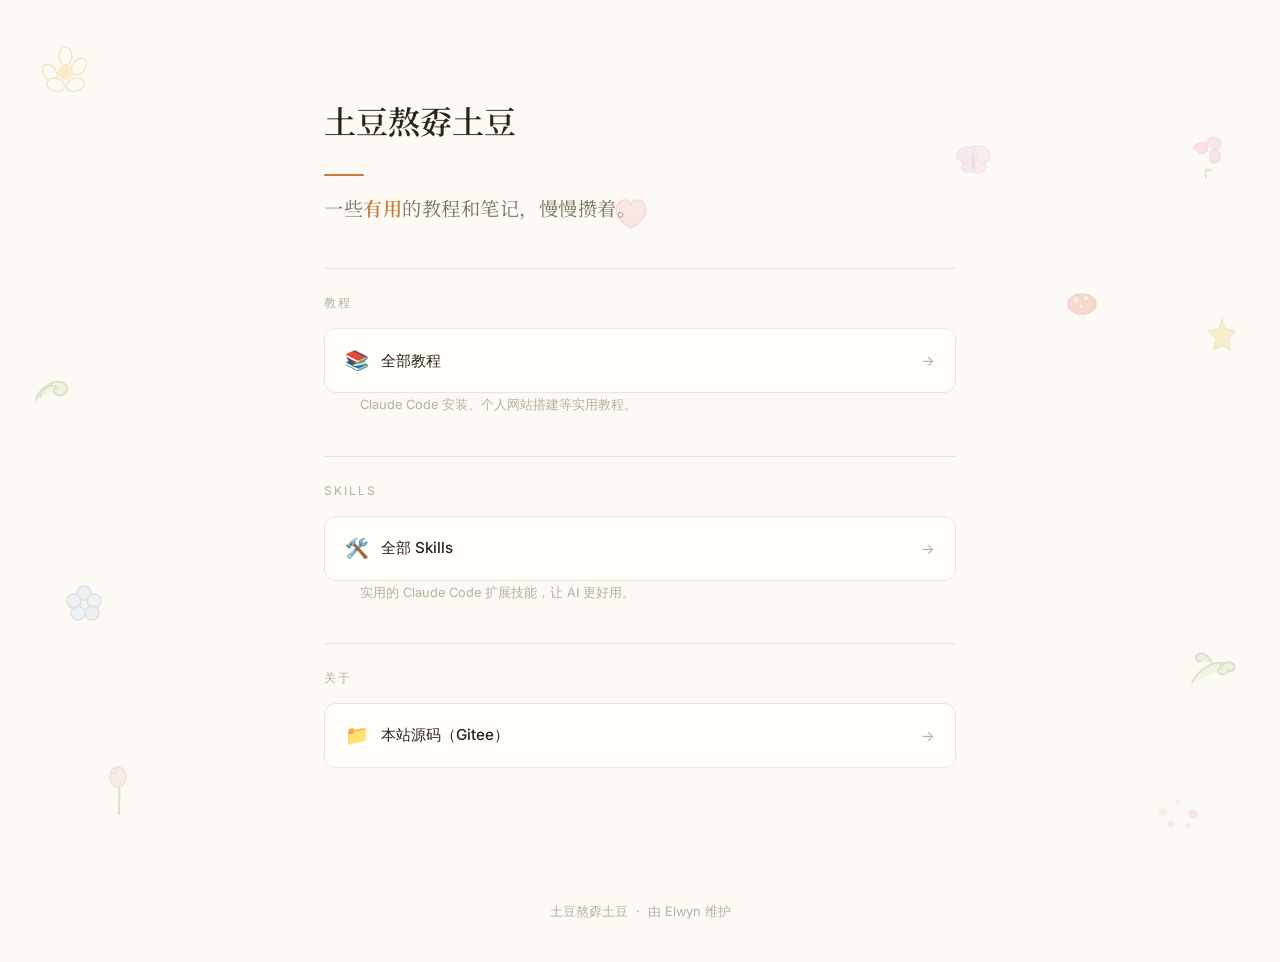
==== index.html @ b8aa024a "deploy" ====
<!DOCTYPE html>
<html lang="zh-CN">
<head>
    <meta charset="UTF-8">
    <meta name="viewport" content="width=device-width, initial-scale=1.0">
    <title>土豆熬孬土豆</title>
    <meta name="description" content="一些有用的教程和笔记，慢慢攒着。">
    <link rel="preconnect" href="https://fonts.googleapis.com">
    <link rel="preconnect" href="https://fonts.gstatic.com" crossorigin>
    <link href="https://fonts.googleapis.com/css2?family=Inter:wght@400;500;600&family=Noto+Serif+SC:wght@400;600;700&display=swap" rel="stylesheet">
    <style>
        :root {
            --bg: #fdfaf5;
            --text: #2c2416;
            --text-light: #b8af9a;
            --text-secondary: #7b725f;
            --accent: #c77d3a;
            --accent-light: #fdf0e0;
            --border: #ece4d5;
            --surface: #fffefb;
            --radius: 12px;
        }

        * { margin: 0; padding: 0; box-sizing: border-box;  cursor: url("daisy-cursor.png") 12 12, auto;}

        /* 装饰元素 */
        .decor-el { position: fixed; opacity: 0.25; pointer-events: none; z-index: 0; transition: opacity 0.6s; }
        .decor-el svg { width: 100%; height: 100%; }
        .decor-el:hover { opacity: 0.55; transform: scale(1.2); }
        @keyframes decorFloat1 { 0%,100% { transform: translateY(0) rotate(0deg); } 30% { transform: translateY(-12px) rotate(5deg); } 60% { transform: translateY(-6px) rotate(-5deg); } 85% { transform: translateY(-16px) rotate(3deg); } }
        @keyframes decorFloat2 { 0%,100% { transform: translateY(0) rotate(0deg); } 25% { transform: translateY(-8px) rotate(-4deg); } 55% { transform: translateY(-14px) rotate(6deg); } 80% { transform: translateY(-4px) rotate(-2deg); } }
        @keyframes decorFloat3 { 0%,100% { transform: translateY(0) rotate(0deg) scaleX(1); } 20% { transform: translateY(-12px) rotate(4deg) scaleX(1); } 50% { transform: translateY(-8px) rotate(-4deg) scaleX(-1); } 75% { transform: translateY(-16px) rotate(2deg) scaleX(-1); } }

        body {
            font-family: "Inter", -apple-system, sans-serif;
            background: var(--bg);
            color: var(--text);
            line-height: 1.6;
            min-height: 100vh;
            cursor: url("daisy-cursor.png") 12 12, auto;
            -webkit-font-smoothing: antialiased;
        }

        .container {
            max-width: 680px;
            margin: 0 auto;
            padding: 100px 24px 80px;
        }

        /* 头像 + 名字 横排 */
        .profile-row {
            display: flex;
            align-items: center;
            gap: 20px;
            margin-bottom: 32px;
        }

        .avatar {
            width: 72px;
            height: 72px;
            border-radius: 50%;
            object-fit: cover;
            flex-shrink: 0;
        }

        /* 标题 */
        .profile-row h1 {
            font-family: "Noto Serif SC", serif;
            font-size: 2rem;
            font-weight: 600;
            margin: 0;
            line-height: 1.3;
        }

        /* 简介 */
        .bio {
            color: var(--text-secondary);
            font-size: 1.2rem;
            margin-bottom: 44px;
            line-height: 1.7;
            font-family: "Noto Serif SC", serif;
            letter-spacing: 0.5px;
        }

        .bio .accent {
            color: var(--accent);
            font-weight: 600;
        }

        .bio::before {
            content: "";
            display: block;
            width: 40px;
            height: 2px;
            background: var(--accent);
            margin-bottom: 16px;
            border-radius: 1px;
        }

        /* 链接列表 */
        .links {
            list-style: none;
        }

        .links li {
            margin-bottom: 14px;
            opacity: 0;
            animation: fadeIn 0.5s ease forwards;
        }

        .links li:nth-child(1) { animation-delay: 0.1s; }
        .links li:nth-child(2) { animation-delay: 0.15s; }
        .links li:nth-child(3) { animation-delay: 0.2s; }
        .links li:nth-child(4) { animation-delay: 0.25s; }
        .links li:nth-child(5) { animation-delay: 0.3s; }
        .links li:nth-child(6) { animation-delay: 0.35s; }
        .links li:nth-child(7) { animation-delay: 0.4s; }
        .links li:nth-child(8) { animation-delay: 0.45s; }

        @keyframes fadeIn {
            to { opacity: 1; }
        }

        .links a {
            display: flex;
            align-items: center;
            justify-content: space-between;
            padding: 16px 20px;
            background: var(--surface);
            border: 1px solid var(--border);
            border-radius: var(--radius);
            text-decoration: none;
            color: var(--text);
            font-size: 0.95rem;
            transition: all 0.2s ease;
        }

        .links a:hover {
            border-color: var(--accent);
            transform: translateX(4px);
        }

        .link-left {
            display: flex;
            align-items: center;
            gap: 12px;
        }

        .link-icon {
            font-size: 1.2rem;
            width: 24px;
            text-align: center;
            flex-shrink: 0;
        }

        .link-title {
            font-weight: 500;
        }

        .link-desc {
            font-size: 0.8rem;
            color: var(--text-light);
            margin-left: 36px;
            margin-top: 2px;
        }

        .link-arrow {
            color: var(--text-light);
            font-size: 0.9rem;
            transition: all 0.2s;
            flex-shrink: 0;
        }

        .links a:hover .link-arrow {
            color: var(--accent);
        }

        /* 分组标题 */
        .group-title {
            font-size: 0.75rem;
            color: var(--text-light);
            text-transform: uppercase;
            letter-spacing: 2px;
            margin: 40px 0 16px;
            padding-top: 24px;
            border-top: 1px solid var(--border);
        }

        .group-title:first-of-type {
            border-top: none;
            margin-top: 0;
            padding-top: 0;
        }

        /* 页脚 */
        .footer {
            text-align: center;
            padding: 40px 24px;
            color: var(--text-light);
            font-size: 0.8rem;
        }

        .footer a {
            color: var(--text-light);
            text-decoration: none;
        }

        .footer a:hover {
            color: var(--accent);
        }

        /* 响应式 */
        @media (max-width: 480px) {
            .container {
                padding: 70px 20px 60px;
            }

            .profile-row {
                gap: 14px;
            }

            .profile-row h1 {
                font-size: 1.5rem;
            }

            .avatar {
                width: 56px;
                height: 56px;
            }

            .bio {
                font-size: 1.05rem;
            }

            .links a {
                padding: 14px 16px;
            }

            .link-desc {
                font-size: 0.75rem;
            }
        }
    </style>
</head>
<body>
<!-- 全站装饰元素 -->
<div class="decor-el decor-1" style="top:5%;left:3%;width:55px;height:55px;animation:decorFloat1 7s infinite"><svg viewBox="0 0 60 60"><circle cx="30" cy="30" r="8" fill="#f0c040"/><ellipse cx="30" cy="12" rx="7" ry="10" fill="#fff8f0" stroke="#d4a040" stroke-width="1.5"/><ellipse cx="46" cy="24" rx="7" ry="10" fill="#fff8f0" stroke="#d4a040" stroke-width="1.5" transform="rotate(72,30,30)"/><ellipse cx="44" cy="40" rx="7" ry="10" fill="#fff8f0" stroke="#d4a040" stroke-width="1.5" transform="rotate(144,30,30)"/><ellipse cx="22" cy="44" rx="7" ry="10" fill="#fff8f0" stroke="#d4a040" stroke-width="1.5" transform="rotate(216,30,30)"/><ellipse cx="14" cy="24" rx="7" ry="10" fill="#fff8f0" stroke="#d4a040" stroke-width="1.5" transform="rotate(288,30,30)"/></svg></div>
<div class="decor-el decor-2" style="top:14%;right:4%;width:45px;height:60px;animation:decorFloat2 8s 1s infinite"><svg viewBox="0 0 50 60"><path d="M25 55c-1-3-1-8 0-10 2 0 4 0 6 1" stroke="#7a9a4a" stroke-width="2" fill="none"/><path d="M10 22c3-6 12-10 15-5 3 6-2 12-8 10" fill="#f0a0b0" stroke="#d08090" stroke-width="1.5"/><path d="M25 18c0-8 8-12 14-6 4 4 0 12-6 10" fill="#f0b0c0" stroke="#d08090" stroke-width="1.5"/><path d="M28 25c6-4 14 0 12 8-2 6-10 6-12 0" fill="#f0a0b0" stroke="#d08090" stroke-width="1.5"/></svg></div>
<div class="decor-el decor-3" style="top:40%;left:2%;width:50px;height:50px;animation:decorFloat3 9s 0.5s infinite"><svg viewBox="0 0 50 50"><path d="M10 40c2-10 15-20 25-18 5 1 8 6 5 10-3 5-10 4-12 0-1-3 2-6 4-4" stroke="#7a9a4a" stroke-width="2" fill="#c8e0a0" stroke-linecap="round"/><path d="M14 38c1-8 8-14 16-12" stroke="#6a8a3a" stroke-width="1.5" fill="none"/></svg></div>
<div class="decor-el decor-4" style="top:35%;right:3%;width:40px;height:40px;animation:decorFloat1 6s 2s infinite"><svg viewBox="0 0 40 40"><path d="M20 4l3 10 10 2-7 8 2 11-8-5-8 5 2-11-7-8 10-2z" fill="#f0d060" stroke="#d0b040" stroke-width="1.5"/></svg></div>
<div class="decor-el decor-5" style="top:65%;left:5%;width:40px;height:40px;animation:decorFloat2 7.5s 1.5s infinite"><svg viewBox="0 0 40 40"><circle cx="20" cy="20" r="4" fill="#f0f0c0"/><circle cx="20" cy="8" r="7" fill="#c0d8f0" stroke="#8090c0" stroke-width="1.5"/><circle cx="30" cy="16" r="7" fill="#c8ddf4" stroke="#8090c0" stroke-width="1.5"/><circle cx="28" cy="28" r="7" fill="#c0d8f0" stroke="#8090c0" stroke-width="1.5"/><circle cx="14" cy="28" r="7" fill="#c8ddf4" stroke="#8090c0" stroke-width="1.5"/><circle cx="10" cy="16" r="7" fill="#c0d8f0" stroke="#8090c0" stroke-width="1.5"/></svg></div>
<div class="decor-el decor-6" style="top:72%;right:3%;width:55px;height:45px;animation:decorFloat3 8.5s 0.8s infinite"><svg viewBox="0 0 55 45"><path d="M5 35c5-12 20-22 30-20 4 1 8 4 6 8-2 5-8 4-10 1-1-2 2-5 4-3" stroke="#7a9a4a" stroke-width="2" fill="#c8e8b0" stroke-linecap="round"/><path d="M25 15c-3-8-10-12-15-8-3 3 0 8 5 6" stroke="#6a8a3a" stroke-width="1.8" fill="#b8d898"/><path d="M32 20c4-6 12-8 15-3 2 4-2 8-7 5" stroke="#6a8a3a" stroke-width="1.8" fill="#b8d898"/></svg></div>
<div class="decor-el decor-7" style="top:22%;left:48%;width:35px;height:35px;animation:decorFloat1 10s 3s infinite"><svg viewBox="0 0 35 35"><path d="M17 30c-8-4-15-12-15-18 0-6 4-10 9-10 4 0 6 3 6 6 0-3 2-6 6-6 5 0 9 4 9 10 0 6-7 14-15 18z" fill="#f0b0b0" stroke="#d08080" stroke-width="1.5"/></svg></div>
<div class="decor-el decor-8" style="top:58%;left:52%;width:50px;height:50px;animation:decorFloat2 7s 2s infinite"><svg viewBox="0 0 50 50"><circle cx="25" cy="25" r="6" fill="#3a2a1a"/><circle cx="25" cy="10" r="10" fill="#f0a040" stroke="#d08030" stroke-width="1.5"/><circle cx="38" cy="18" r="10" fill="#f0b050" stroke="#d08030" stroke-width="1.5"/><circle cx="37" cy="34" r="10" fill="#f0a040" stroke="#d08030" stroke-width="1.5"/><circle cx="18" cy="38" r="10" fill="#f0b050" stroke="#d08030" stroke-width="1.5"/><circle cx="12" cy="18" r="10" fill="#f0a040" stroke="#d08030" stroke-width="1.5"/></svg></div>
<div class="decor-el decor-9" style="top:85%;left:8%;width:35px;height:50px;animation:decorFloat3 6.5s 1s infinite"><svg viewBox="0 0 35 50"><path d="M17 50c0-15 1-25 0-32-1 2-3 2-4 1" stroke="#7a9a4a" stroke-width="2" fill="none"/><ellipse cx="16" cy="12" rx="8" ry="10" fill="#f0c0c0" stroke="#d09090" stroke-width="1.5"/><path d="M10 8c-2-3 0-6 3-4 2 2 0 5-2 4" fill="#c8e0a0" stroke="#7a9a4a" stroke-width="1"/></svg></div>
<div class="decor-el decor-10" style="top:88%;right:6%;width:50px;height:40px;animation:decorFloat1 9s 1.5s infinite"><svg viewBox="0 0 50 40"><circle cx="10" cy="20" r="4" fill="#f0d0a0"/><circle cx="25" cy="10" r="3" fill="#c0d8f0"/><circle cx="40" cy="22" r="5" fill="#f0b0b0"/><circle cx="18" cy="32" r="3.5" fill="#c8e0b0"/><circle cx="35" cy="34" r="3" fill="#f0c0d0"/></svg></div>
<div class="decor-el decor-11" style="top:32%;right:14%;width:35px;height:40px;animation:decorFloat3 8s 2.5s infinite"><svg viewBox="0 0 35 40"><rect x="13" y="18" width="6" height="16" rx="3" fill="#f5efe0"/><ellipse cx="16" cy="16" rx="14" ry="10" fill="#e08060" stroke="#c06040" stroke-width="1.5"/><circle cx="10" cy="12" r="2.5" fill="#fff" opacity="0.7"/><circle cx="20" cy="10" r="2" fill="#fff" opacity="0.7"/><circle cx="15" cy="18" r="1.5" fill="#fff" opacity="0.7"/></svg></div>
<div class="decor-el decor-12" style="top:15%;right:22%;width:45px;height:40px;animation:decorFloat2 7s 0.5s infinite"><svg viewBox="0 0 45 40"><ellipse cx="25" cy="20" rx="12" ry="9" fill="#f0c8e0" stroke="#d0a0c0" stroke-width="1.5"/><ellipse cx="14" cy="20" rx="10" ry="8" fill="#e8b8d8" stroke="#d0a0c0" stroke-width="1.5"/><ellipse cx="25" cy="32" rx="8" ry="6" fill="#f0c8e0" stroke="#d0a0c0" stroke-width="1.5"/><ellipse cx="16" cy="32" rx="7" ry="5" fill="#e8b8d8" stroke="#d0a0c0" stroke-width="1.5"/><line x1="20" y1="18" x2="20" y2="34" stroke="#a080a0" stroke-width="2"/></svg></div>

<div class="container">
    <div class="profile-row">
        <img src="logo.png" alt="土豆熬孬土豆" class="avatar" onerror="this.style.display='none'">
        <h1>土豆熬孬土豆</h1>
    </div>
    <p class="bio">
        一些<span class="accent">有用</span>的教程和笔记，慢慢攒着。
    </p>

    <!-- 教程 -->
    <p class="group-title">教程</p>
    <ul class="links">
        <li>
            <a href="tutorials.html">
                <div class="link-left">
                    <span class="link-icon">📚</span>
                    <span class="link-title">全部教程</span>
                </div>
                <span class="link-arrow">&rarr;</span>
            </a>
            <p class="link-desc">Claude Code 安装、个人网站搭建等实用教程。</p>
        </li>
    </ul>

    <!-- Skills -->
    <p class="group-title">Skills</p>
    <ul class="links">
        <li>
            <a href="skills.html">
                <div class="link-left">
                    <span class="link-icon">🛠️</span>
                    <span class="link-title">全部 Skills</span>
                </div>
                <span class="link-arrow">&rarr;</span>
            </a>
            <p class="link-desc">实用的 Claude Code 扩展技能，让 AI 更好用。</p>
        </li>
    </ul>

    <!-- 关于 -->
    <p class="group-title">关于</p>
    <ul class="links">
        <li>
            <a href="https://gitee.com/elwynlee/personal-site" target="_blank">
                <div class="link-left">
                    <span class="link-icon">📁</span>
                    <span class="link-title">本站源码（Gitee）</span>
                </div>
                <span class="link-arrow">&rarr;</span>
            </a>
        </li>
    </ul>
</div>

<footer class="footer">
    <a href="index.html">土豆熬孬土豆</a>
    &nbsp;&middot;&nbsp;
    由 <a href="index.html">Elwyn</a> 维护
</footer>

</body>
</html>
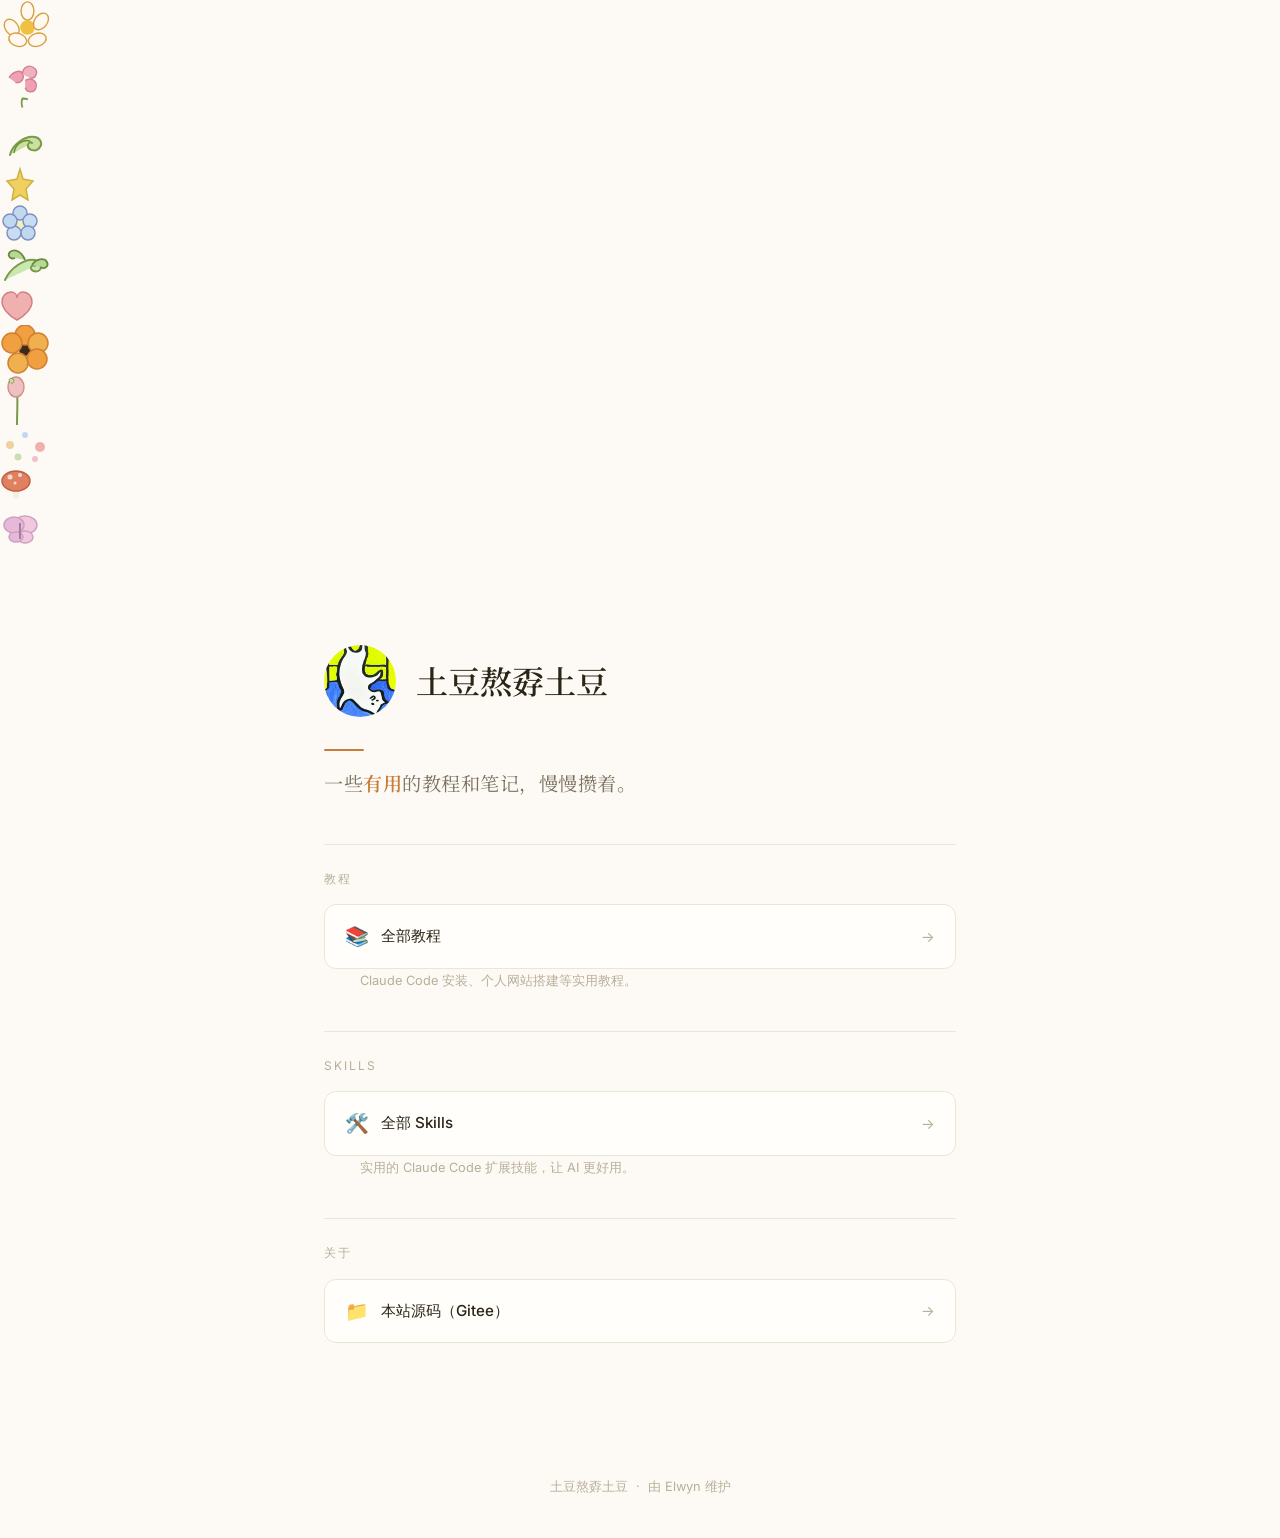
==== commit cf37c6ad: "update" ====
--- a/index.html
+++ b/index.html
@@ -21,7 +21,7 @@
             --radius: 12px;
         }
 
-        * { margin: 0; padding: 0; box-sizing: border-box;  cursor: url("daisy-cursor.png") 12 12, auto;}
+        * { margin: 0; padding: 0; box-sizing: border-box; }}
 
         /* 装饰元素 */
         .decor-el { position: fixed; opacity: 0.25; pointer-events: none; z-index: 0; transition: opacity 0.6s; }
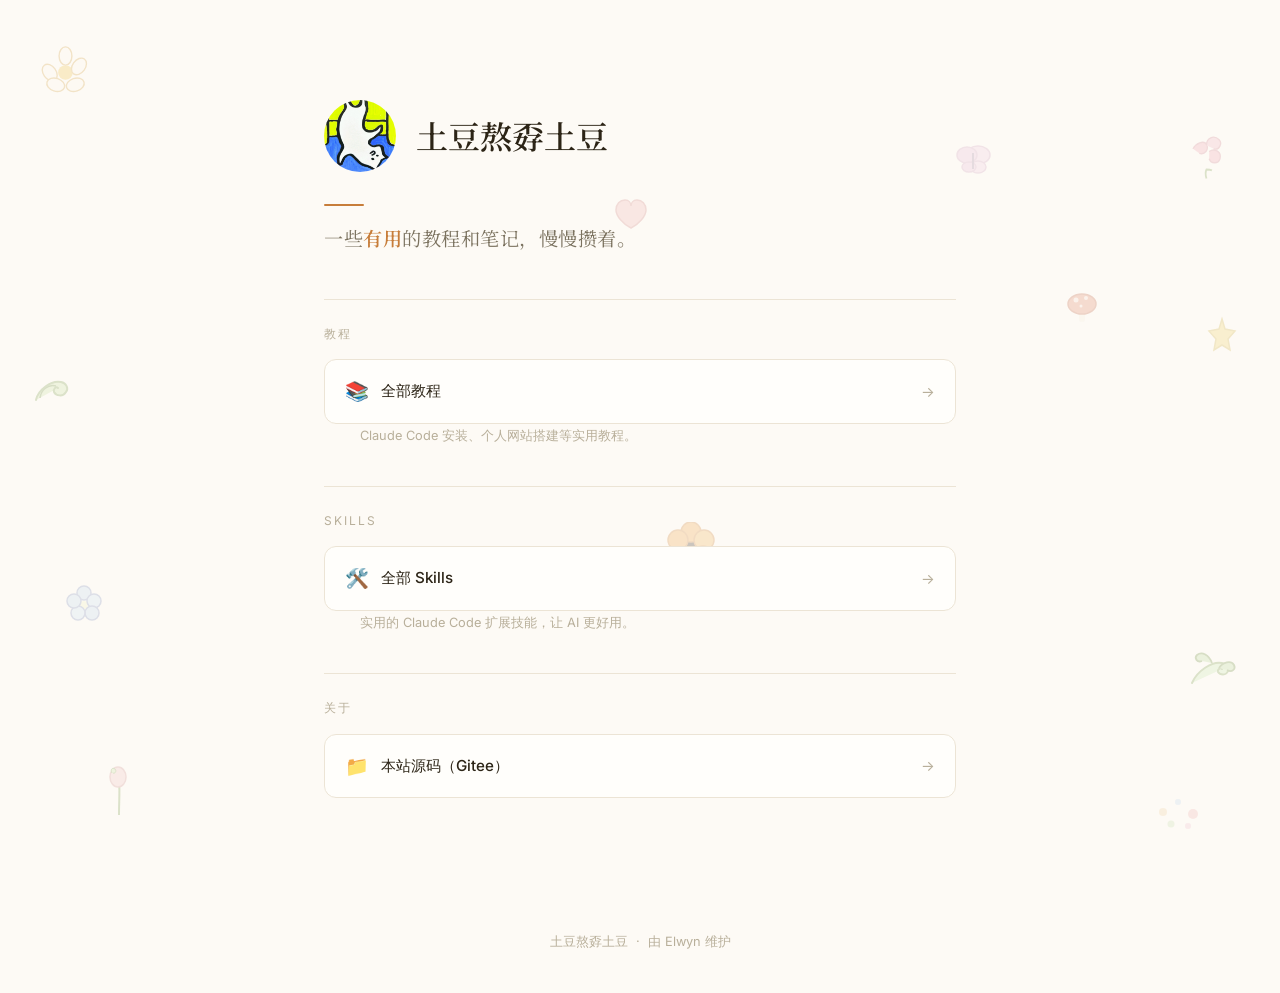
==== commit cdd05a4f: "update" ====
--- a/index.html
+++ b/index.html
@@ -21,7 +21,7 @@
             --radius: 12px;
         }
 
-        * { margin: 0; padding: 0; box-sizing: border-box; }}
+        * { margin: 0; padding: 0; box-sizing: border-box; cursor: url("daisy-cursor.png") 12 12, auto; }
 
         /* 装饰元素 */
         .decor-el { position: fixed; opacity: 0.25; pointer-events: none; z-index: 0; transition: opacity 0.6s; }
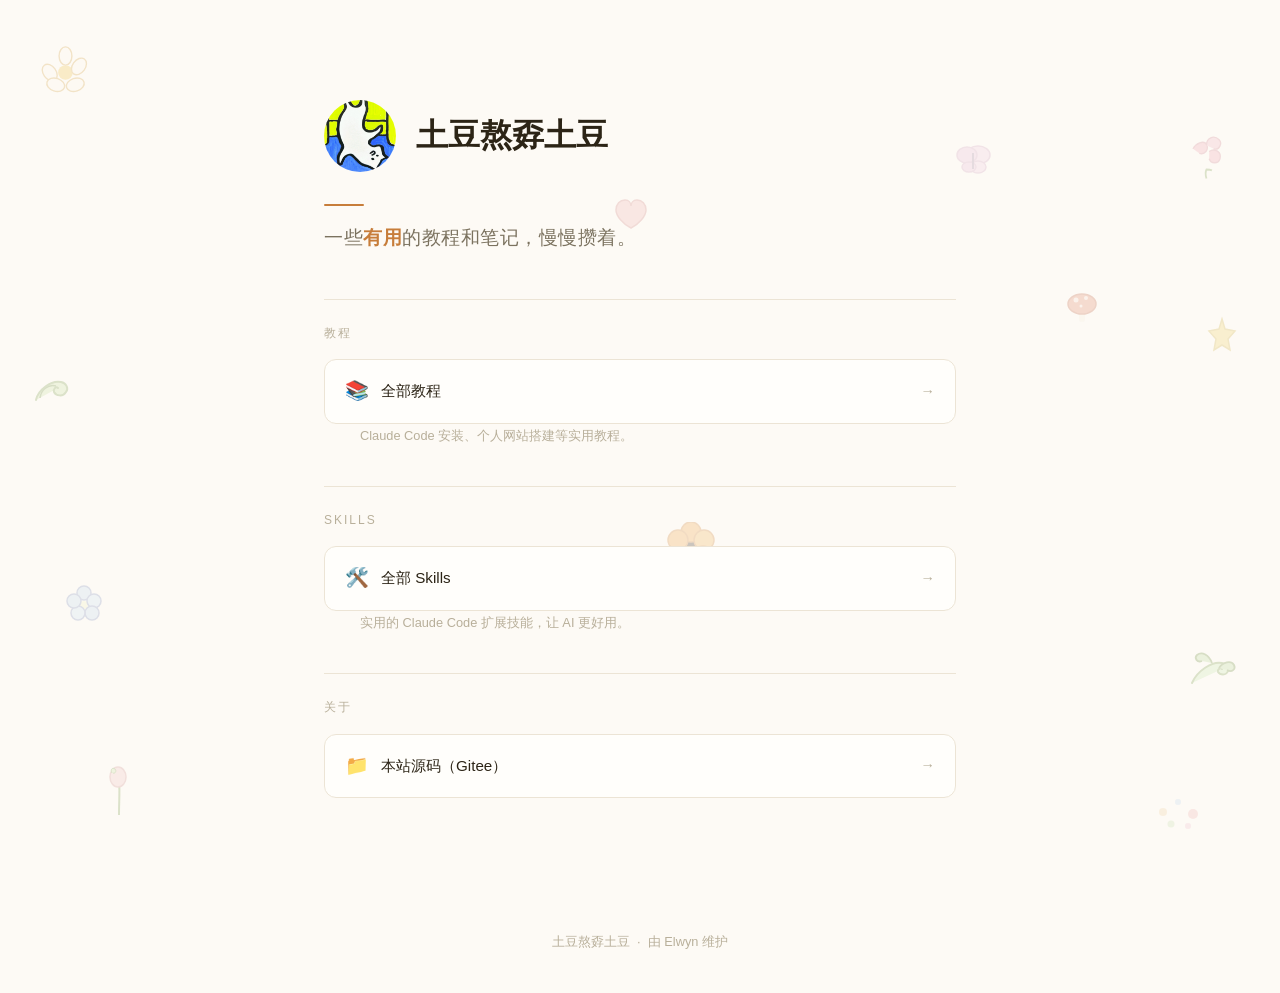
==== commit e6607018: "update" ====
--- a/index.html
+++ b/index.html
@@ -1,321 +1,318 @@
-<!DOCTYPE html>
-<html lang="zh-CN">
-<head>
-    <meta charset="UTF-8">
-    <meta name="viewport" content="width=device-width, initial-scale=1.0">
-    <title>土豆熬孬土豆</title>
-    <meta name="description" content="一些有用的教程和笔记，慢慢攒着。">
-    <link rel="preconnect" href="https://fonts.googleapis.com">
-    <link rel="preconnect" href="https://fonts.gstatic.com" crossorigin>
-    <link href="https://fonts.googleapis.com/css2?family=Inter:wght@400;500;600&family=Noto+Serif+SC:wght@400;600;700&display=swap" rel="stylesheet">
-    <style>
-        :root {
-            --bg: #fdfaf5;
-            --text: #2c2416;
-            --text-light: #b8af9a;
-            --text-secondary: #7b725f;
-            --accent: #c77d3a;
-            --accent-light: #fdf0e0;
-            --border: #ece4d5;
-            --surface: #fffefb;
-            --radius: 12px;
-        }
-
-        * { margin: 0; padding: 0; box-sizing: border-box; cursor: url("daisy-cursor.png") 12 12, auto; }
-
-        /* 装饰元素 */
-        .decor-el { position: fixed; opacity: 0.25; pointer-events: none; z-index: 0; transition: opacity 0.6s; }
-        .decor-el svg { width: 100%; height: 100%; }
-        .decor-el:hover { opacity: 0.55; transform: scale(1.2); }
-        @keyframes decorFloat1 { 0%,100% { transform: translateY(0) rotate(0deg); } 30% { transform: translateY(-12px) rotate(5deg); } 60% { transform: translateY(-6px) rotate(-5deg); } 85% { transform: translateY(-16px) rotate(3deg); } }
-        @keyframes decorFloat2 { 0%,100% { transform: translateY(0) rotate(0deg); } 25% { transform: translateY(-8px) rotate(-4deg); } 55% { transform: translateY(-14px) rotate(6deg); } 80% { transform: translateY(-4px) rotate(-2deg); } }
-        @keyframes decorFloat3 { 0%,100% { transform: translateY(0) rotate(0deg) scaleX(1); } 20% { transform: translateY(-12px) rotate(4deg) scaleX(1); } 50% { transform: translateY(-8px) rotate(-4deg) scaleX(-1); } 75% { transform: translateY(-16px) rotate(2deg) scaleX(-1); } }
-
-        body {
-            font-family: "Inter", -apple-system, sans-serif;
-            background: var(--bg);
-            color: var(--text);
-            line-height: 1.6;
-            min-height: 100vh;
-            cursor: url("daisy-cursor.png") 12 12, auto;
-            -webkit-font-smoothing: antialiased;
-        }
-
-        .container {
-            max-width: 680px;
-            margin: 0 auto;
-            padding: 100px 24px 80px;
-        }
-
-        /* 头像 + 名字 横排 */
-        .profile-row {
-            display: flex;
-            align-items: center;
-            gap: 20px;
-            margin-bottom: 32px;
-        }
-
-        .avatar {
-            width: 72px;
-            height: 72px;
-            border-radius: 50%;
-            object-fit: cover;
-            flex-shrink: 0;
-        }
-
-        /* 标题 */
-        .profile-row h1 {
-            font-family: "Noto Serif SC", serif;
-            font-size: 2rem;
-            font-weight: 600;
-            margin: 0;
-            line-height: 1.3;
-        }
-
-        /* 简介 */
-        .bio {
-            color: var(--text-secondary);
-            font-size: 1.2rem;
-            margin-bottom: 44px;
-            line-height: 1.7;
-            font-family: "Noto Serif SC", serif;
-            letter-spacing: 0.5px;
-        }
-
-        .bio .accent {
-            color: var(--accent);
-            font-weight: 600;
-        }
-
-        .bio::before {
-            content: "";
-            display: block;
-            width: 40px;
-            height: 2px;
-            background: var(--accent);
-            margin-bottom: 16px;
-            border-radius: 1px;
-        }
-
-        /* 链接列表 */
-        .links {
-            list-style: none;
-        }
-
-        .links li {
-            margin-bottom: 14px;
-            opacity: 0;
-            animation: fadeIn 0.5s ease forwards;
-        }
-
-        .links li:nth-child(1) { animation-delay: 0.1s; }
-        .links li:nth-child(2) { animation-delay: 0.15s; }
-        .links li:nth-child(3) { animation-delay: 0.2s; }
-        .links li:nth-child(4) { animation-delay: 0.25s; }
-        .links li:nth-child(5) { animation-delay: 0.3s; }
-        .links li:nth-child(6) { animation-delay: 0.35s; }
-        .links li:nth-child(7) { animation-delay: 0.4s; }
-        .links li:nth-child(8) { animation-delay: 0.45s; }
-
-        @keyframes fadeIn {
-            to { opacity: 1; }
-        }
-
-        .links a {
-            display: flex;
-            align-items: center;
-            justify-content: space-between;
-            padding: 16px 20px;
-            background: var(--surface);
-            border: 1px solid var(--border);
-            border-radius: var(--radius);
-            text-decoration: none;
-            color: var(--text);
-            font-size: 0.95rem;
-            transition: all 0.2s ease;
-        }
-
-        .links a:hover {
-            border-color: var(--accent);
-            transform: translateX(4px);
-        }
-
-        .link-left {
-            display: flex;
-            align-items: center;
-            gap: 12px;
-        }
-
-        .link-icon {
-            font-size: 1.2rem;
-            width: 24px;
-            text-align: center;
-            flex-shrink: 0;
-        }
-
-        .link-title {
-            font-weight: 500;
-        }
-
-        .link-desc {
-            font-size: 0.8rem;
-            color: var(--text-light);
-            margin-left: 36px;
-            margin-top: 2px;
-        }
-
-        .link-arrow {
-            color: var(--text-light);
-            font-size: 0.9rem;
-            transition: all 0.2s;
-            flex-shrink: 0;
-        }
-
-        .links a:hover .link-arrow {
-            color: var(--accent);
-        }
-
-        /* 分组标题 */
-        .group-title {
-            font-size: 0.75rem;
-            color: var(--text-light);
-            text-transform: uppercase;
-            letter-spacing: 2px;
-            margin: 40px 0 16px;
-            padding-top: 24px;
-            border-top: 1px solid var(--border);
-        }
-
-        .group-title:first-of-type {
-            border-top: none;
-            margin-top: 0;
-            padding-top: 0;
-        }
-
-        /* 页脚 */
-        .footer {
-            text-align: center;
-            padding: 40px 24px;
-            color: var(--text-light);
-            font-size: 0.8rem;
-        }
-
-        .footer a {
-            color: var(--text-light);
-            text-decoration: none;
-        }
-
-        .footer a:hover {
-            color: var(--accent);
-        }
-
-        /* 响应式 */
-        @media (max-width: 480px) {
-            .container {
-                padding: 70px 20px 60px;
-            }
-
-            .profile-row {
-                gap: 14px;
-            }
-
-            .profile-row h1 {
-                font-size: 1.5rem;
-            }
-
-            .avatar {
-                width: 56px;
-                height: 56px;
-            }
-
-            .bio {
-                font-size: 1.05rem;
-            }
-
-            .links a {
-                padding: 14px 16px;
-            }
-
-            .link-desc {
-                font-size: 0.75rem;
-            }
-        }
-    </style>
-</head>
-<body>
-<!-- 全站装饰元素 -->
-<div class="decor-el decor-1" style="top:5%;left:3%;width:55px;height:55px;animation:decorFloat1 7s infinite"><svg viewBox="0 0 60 60"><circle cx="30" cy="30" r="8" fill="#f0c040"/><ellipse cx="30" cy="12" rx="7" ry="10" fill="#fff8f0" stroke="#d4a040" stroke-width="1.5"/><ellipse cx="46" cy="24" rx="7" ry="10" fill="#fff8f0" stroke="#d4a040" stroke-width="1.5" transform="rotate(72,30,30)"/><ellipse cx="44" cy="40" rx="7" ry="10" fill="#fff8f0" stroke="#d4a040" stroke-width="1.5" transform="rotate(144,30,30)"/><ellipse cx="22" cy="44" rx="7" ry="10" fill="#fff8f0" stroke="#d4a040" stroke-width="1.5" transform="rotate(216,30,30)"/><ellipse cx="14" cy="24" rx="7" ry="10" fill="#fff8f0" stroke="#d4a040" stroke-width="1.5" transform="rotate(288,30,30)"/></svg></div>
-<div class="decor-el decor-2" style="top:14%;right:4%;width:45px;height:60px;animation:decorFloat2 8s 1s infinite"><svg viewBox="0 0 50 60"><path d="M25 55c-1-3-1-8 0-10 2 0 4 0 6 1" stroke="#7a9a4a" stroke-width="2" fill="none"/><path d="M10 22c3-6 12-10 15-5 3 6-2 12-8 10" fill="#f0a0b0" stroke="#d08090" stroke-width="1.5"/><path d="M25 18c0-8 8-12 14-6 4 4 0 12-6 10" fill="#f0b0c0" stroke="#d08090" stroke-width="1.5"/><path d="M28 25c6-4 14 0 12 8-2 6-10 6-12 0" fill="#f0a0b0" stroke="#d08090" stroke-width="1.5"/></svg></div>
-<div class="decor-el decor-3" style="top:40%;left:2%;width:50px;height:50px;animation:decorFloat3 9s 0.5s infinite"><svg viewBox="0 0 50 50"><path d="M10 40c2-10 15-20 25-18 5 1 8 6 5 10-3 5-10 4-12 0-1-3 2-6 4-4" stroke="#7a9a4a" stroke-width="2" fill="#c8e0a0" stroke-linecap="round"/><path d="M14 38c1-8 8-14 16-12" stroke="#6a8a3a" stroke-width="1.5" fill="none"/></svg></div>
-<div class="decor-el decor-4" style="top:35%;right:3%;width:40px;height:40px;animation:decorFloat1 6s 2s infinite"><svg viewBox="0 0 40 40"><path d="M20 4l3 10 10 2-7 8 2 11-8-5-8 5 2-11-7-8 10-2z" fill="#f0d060" stroke="#d0b040" stroke-width="1.5"/></svg></div>
-<div class="decor-el decor-5" style="top:65%;left:5%;width:40px;height:40px;animation:decorFloat2 7.5s 1.5s infinite"><svg viewBox="0 0 40 40"><circle cx="20" cy="20" r="4" fill="#f0f0c0"/><circle cx="20" cy="8" r="7" fill="#c0d8f0" stroke="#8090c0" stroke-width="1.5"/><circle cx="30" cy="16" r="7" fill="#c8ddf4" stroke="#8090c0" stroke-width="1.5"/><circle cx="28" cy="28" r="7" fill="#c0d8f0" stroke="#8090c0" stroke-width="1.5"/><circle cx="14" cy="28" r="7" fill="#c8ddf4" stroke="#8090c0" stroke-width="1.5"/><circle cx="10" cy="16" r="7" fill="#c0d8f0" stroke="#8090c0" stroke-width="1.5"/></svg></div>
-<div class="decor-el decor-6" style="top:72%;right:3%;width:55px;height:45px;animation:decorFloat3 8.5s 0.8s infinite"><svg viewBox="0 0 55 45"><path d="M5 35c5-12 20-22 30-20 4 1 8 4 6 8-2 5-8 4-10 1-1-2 2-5 4-3" stroke="#7a9a4a" stroke-width="2" fill="#c8e8b0" stroke-linecap="round"/><path d="M25 15c-3-8-10-12-15-8-3 3 0 8 5 6" stroke="#6a8a3a" stroke-width="1.8" fill="#b8d898"/><path d="M32 20c4-6 12-8 15-3 2 4-2 8-7 5" stroke="#6a8a3a" stroke-width="1.8" fill="#b8d898"/></svg></div>
-<div class="decor-el decor-7" style="top:22%;left:48%;width:35px;height:35px;animation:decorFloat1 10s 3s infinite"><svg viewBox="0 0 35 35"><path d="M17 30c-8-4-15-12-15-18 0-6 4-10 9-10 4 0 6 3 6 6 0-3 2-6 6-6 5 0 9 4 9 10 0 6-7 14-15 18z" fill="#f0b0b0" stroke="#d08080" stroke-width="1.5"/></svg></div>
-<div class="decor-el decor-8" style="top:58%;left:52%;width:50px;height:50px;animation:decorFloat2 7s 2s infinite"><svg viewBox="0 0 50 50"><circle cx="25" cy="25" r="6" fill="#3a2a1a"/><circle cx="25" cy="10" r="10" fill="#f0a040" stroke="#d08030" stroke-width="1.5"/><circle cx="38" cy="18" r="10" fill="#f0b050" stroke="#d08030" stroke-width="1.5"/><circle cx="37" cy="34" r="10" fill="#f0a040" stroke="#d08030" stroke-width="1.5"/><circle cx="18" cy="38" r="10" fill="#f0b050" stroke="#d08030" stroke-width="1.5"/><circle cx="12" cy="18" r="10" fill="#f0a040" stroke="#d08030" stroke-width="1.5"/></svg></div>
-<div class="decor-el decor-9" style="top:85%;left:8%;width:35px;height:50px;animation:decorFloat3 6.5s 1s infinite"><svg viewBox="0 0 35 50"><path d="M17 50c0-15 1-25 0-32-1 2-3 2-4 1" stroke="#7a9a4a" stroke-width="2" fill="none"/><ellipse cx="16" cy="12" rx="8" ry="10" fill="#f0c0c0" stroke="#d09090" stroke-width="1.5"/><path d="M10 8c-2-3 0-6 3-4 2 2 0 5-2 4" fill="#c8e0a0" stroke="#7a9a4a" stroke-width="1"/></svg></div>
-<div class="decor-el decor-10" style="top:88%;right:6%;width:50px;height:40px;animation:decorFloat1 9s 1.5s infinite"><svg viewBox="0 0 50 40"><circle cx="10" cy="20" r="4" fill="#f0d0a0"/><circle cx="25" cy="10" r="3" fill="#c0d8f0"/><circle cx="40" cy="22" r="5" fill="#f0b0b0"/><circle cx="18" cy="32" r="3.5" fill="#c8e0b0"/><circle cx="35" cy="34" r="3" fill="#f0c0d0"/></svg></div>
-<div class="decor-el decor-11" style="top:32%;right:14%;width:35px;height:40px;animation:decorFloat3 8s 2.5s infinite"><svg viewBox="0 0 35 40"><rect x="13" y="18" width="6" height="16" rx="3" fill="#f5efe0"/><ellipse cx="16" cy="16" rx="14" ry="10" fill="#e08060" stroke="#c06040" stroke-width="1.5"/><circle cx="10" cy="12" r="2.5" fill="#fff" opacity="0.7"/><circle cx="20" cy="10" r="2" fill="#fff" opacity="0.7"/><circle cx="15" cy="18" r="1.5" fill="#fff" opacity="0.7"/></svg></div>
-<div class="decor-el decor-12" style="top:15%;right:22%;width:45px;height:40px;animation:decorFloat2 7s 0.5s infinite"><svg viewBox="0 0 45 40"><ellipse cx="25" cy="20" rx="12" ry="9" fill="#f0c8e0" stroke="#d0a0c0" stroke-width="1.5"/><ellipse cx="14" cy="20" rx="10" ry="8" fill="#e8b8d8" stroke="#d0a0c0" stroke-width="1.5"/><ellipse cx="25" cy="32" rx="8" ry="6" fill="#f0c8e0" stroke="#d0a0c0" stroke-width="1.5"/><ellipse cx="16" cy="32" rx="7" ry="5" fill="#e8b8d8" stroke="#d0a0c0" stroke-width="1.5"/><line x1="20" y1="18" x2="20" y2="34" stroke="#a080a0" stroke-width="2"/></svg></div>
-
-<div class="container">
-    <div class="profile-row">
-        <img src="logo.png" alt="土豆熬孬土豆" class="avatar" onerror="this.style.display='none'">
-        <h1>土豆熬孬土豆</h1>
-    </div>
-    <p class="bio">
-        一些<span class="accent">有用</span>的教程和笔记，慢慢攒着。
-    </p>
-
-    <!-- 教程 -->
-    <p class="group-title">教程</p>
-    <ul class="links">
-        <li>
-            <a href="tutorials.html">
-                <div class="link-left">
-                    <span class="link-icon">📚</span>
-                    <span class="link-title">全部教程</span>
-                </div>
-                <span class="link-arrow">&rarr;</span>
-            </a>
-            <p class="link-desc">Claude Code 安装、个人网站搭建等实用教程。</p>
-        </li>
-    </ul>
-
-    <!-- Skills -->
-    <p class="group-title">Skills</p>
-    <ul class="links">
-        <li>
-            <a href="skills.html">
-                <div class="link-left">
-                    <span class="link-icon">🛠️</span>
-                    <span class="link-title">全部 Skills</span>
-                </div>
-                <span class="link-arrow">&rarr;</span>
-            </a>
-            <p class="link-desc">实用的 Claude Code 扩展技能，让 AI 更好用。</p>
-        </li>
-    </ul>
-
-    <!-- 关于 -->
-    <p class="group-title">关于</p>
-    <ul class="links">
-        <li>
-            <a href="https://gitee.com/elwynlee/personal-site" target="_blank">
-                <div class="link-left">
-                    <span class="link-icon">📁</span>
-                    <span class="link-title">本站源码（Gitee）</span>
-                </div>
-                <span class="link-arrow">&rarr;</span>
-            </a>
-        </li>
-    </ul>
-</div>
-
-<footer class="footer">
-    <a href="index.html">土豆熬孬土豆</a>
-    &nbsp;&middot;&nbsp;
-    由 <a href="index.html">Elwyn</a> 维护
-</footer>
-
-</body>
-</html>
+<!DOCTYPE html>
+<html lang="zh-CN">
+<head>
+    <meta charset="UTF-8">
+    <meta name="viewport" content="width=device-width, initial-scale=1.0">
+    <title>土豆熬孬土豆</title>
+    <meta name="description" content="一些有用的教程和笔记，慢慢攒着。">
+    <style>
+        :root {
+            --bg: #fdfaf5;
+            --text: #2c2416;
+            --text-light: #b8af9a;
+            --text-secondary: #7b725f;
+            --accent: #c77d3a;
+            --accent-light: #fdf0e0;
+            --border: #ece4d5;
+            --surface: #fffefb;
+            --radius: 12px;
+        }
+
+        * { margin: 0; padding: 0; box-sizing: border-box; cursor: url("daisy-cursor.png") 12 12, auto; }
+
+        /* 装饰元素 */
+        .decor-el { position: fixed; opacity: 0.25; pointer-events: none; z-index: 0; transition: opacity 0.6s; }
+        .decor-el svg { width: 100%; height: 100%; }
+        .decor-el:hover { opacity: 0.55; transform: scale(1.2); }
+        @keyframes decorFloat1 { 0%,100% { transform: translateY(0) rotate(0deg); } 30% { transform: translateY(-12px) rotate(5deg); } 60% { transform: translateY(-6px) rotate(-5deg); } 85% { transform: translateY(-16px) rotate(3deg); } }
+        @keyframes decorFloat2 { 0%,100% { transform: translateY(0) rotate(0deg); } 25% { transform: translateY(-8px) rotate(-4deg); } 55% { transform: translateY(-14px) rotate(6deg); } 80% { transform: translateY(-4px) rotate(-2deg); } }
+        @keyframes decorFloat3 { 0%,100% { transform: translateY(0) rotate(0deg) scaleX(1); } 20% { transform: translateY(-12px) rotate(4deg) scaleX(1); } 50% { transform: translateY(-8px) rotate(-4deg) scaleX(-1); } 75% { transform: translateY(-16px) rotate(2deg) scaleX(-1); } }
+
+        body {
+            font-family: "Inter", -apple-system, sans-serif;
+            background: var(--bg);
+            color: var(--text);
+            line-height: 1.6;
+            min-height: 100vh;
+            cursor: url("daisy-cursor.png") 12 12, auto;
+            -webkit-font-smoothing: antialiased;
+        }
+
+        .container {
+            max-width: 680px;
+            margin: 0 auto;
+            padding: 100px 24px 80px;
+        }
+
+        /* 头像 + 名字 横排 */
+        .profile-row {
+            display: flex;
+            align-items: center;
+            gap: 20px;
+            margin-bottom: 32px;
+        }
+
+        .avatar {
+            width: 72px;
+            height: 72px;
+            border-radius: 50%;
+            object-fit: cover;
+            flex-shrink: 0;
+        }
+
+        /* 标题 */
+        .profile-row h1 {
+            font-family: "Noto Serif SC", serif;
+            font-size: 2rem;
+            font-weight: 600;
+            margin: 0;
+            line-height: 1.3;
+        }
+
+        /* 简介 */
+        .bio {
+            color: var(--text-secondary);
+            font-size: 1.2rem;
+            margin-bottom: 44px;
+            line-height: 1.7;
+            font-family: "Noto Serif SC", serif;
+            letter-spacing: 0.5px;
+        }
+
+        .bio .accent {
+            color: var(--accent);
+            font-weight: 600;
+        }
+
+        .bio::before {
+            content: "";
+            display: block;
+            width: 40px;
+            height: 2px;
+            background: var(--accent);
+            margin-bottom: 16px;
+            border-radius: 1px;
+        }
+
+        /* 链接列表 */
+        .links {
+            list-style: none;
+        }
+
+        .links li {
+            margin-bottom: 14px;
+            opacity: 0;
+            animation: fadeIn 0.5s ease forwards;
+        }
+
+        .links li:nth-child(1) { animation-delay: 0.1s; }
+        .links li:nth-child(2) { animation-delay: 0.15s; }
+        .links li:nth-child(3) { animation-delay: 0.2s; }
+        .links li:nth-child(4) { animation-delay: 0.25s; }
+        .links li:nth-child(5) { animation-delay: 0.3s; }
+        .links li:nth-child(6) { animation-delay: 0.35s; }
+        .links li:nth-child(7) { animation-delay: 0.4s; }
+        .links li:nth-child(8) { animation-delay: 0.45s; }
+
+        @keyframes fadeIn {
+            to { opacity: 1; }
+        }
+
+        .links a {
+            display: flex;
+            align-items: center;
+            justify-content: space-between;
+            padding: 16px 20px;
+            background: var(--surface);
+            border: 1px solid var(--border);
+            border-radius: var(--radius);
+            text-decoration: none;
+            color: var(--text);
+            font-size: 0.95rem;
+            transition: all 0.2s ease;
+        }
+
+        .links a:hover {
+            border-color: var(--accent);
+            transform: translateX(4px);
+        }
+
+        .link-left {
+            display: flex;
+            align-items: center;
+            gap: 12px;
+        }
+
+        .link-icon {
+            font-size: 1.2rem;
+            width: 24px;
+            text-align: center;
+            flex-shrink: 0;
+        }
+
+        .link-title {
+            font-weight: 500;
+        }
+
+        .link-desc {
+            font-size: 0.8rem;
+            color: var(--text-light);
+            margin-left: 36px;
+            margin-top: 2px;
+        }
+
+        .link-arrow {
+            color: var(--text-light);
+            font-size: 0.9rem;
+            transition: all 0.2s;
+            flex-shrink: 0;
+        }
+
+        .links a:hover .link-arrow {
+            color: var(--accent);
+        }
+
+        /* 分组标题 */
+        .group-title {
+            font-size: 0.75rem;
+            color: var(--text-light);
+            text-transform: uppercase;
+            letter-spacing: 2px;
+            margin: 40px 0 16px;
+            padding-top: 24px;
+            border-top: 1px solid var(--border);
+        }
+
+        .group-title:first-of-type {
+            border-top: none;
+            margin-top: 0;
+            padding-top: 0;
+        }
+
+        /* 页脚 */
+        .footer {
+            text-align: center;
+            padding: 40px 24px;
+            color: var(--text-light);
+            font-size: 0.8rem;
+        }
+
+        .footer a {
+            color: var(--text-light);
+            text-decoration: none;
+        }
+
+        .footer a:hover {
+            color: var(--accent);
+        }
+
+        /* 响应式 */
+        @media (max-width: 480px) {
+            .container {
+                padding: 70px 20px 60px;
+            }
+
+            .profile-row {
+                gap: 14px;
+            }
+
+            .profile-row h1 {
+                font-size: 1.5rem;
+            }
+
+            .avatar {
+                width: 56px;
+                height: 56px;
+            }
+
+            .bio {
+                font-size: 1.05rem;
+            }
+
+            .links a {
+                padding: 14px 16px;
+            }
+
+            .link-desc {
+                font-size: 0.75rem;
+            }
+        }
+    </style>
+</head>
+<body>
+<!-- 全站装饰元素 -->
+<div class="decor-el decor-1" style="top:5%;left:3%;width:55px;height:55px;animation:decorFloat1 7s infinite"><svg viewBox="0 0 60 60"><circle cx="30" cy="30" r="8" fill="#f0c040"/><ellipse cx="30" cy="12" rx="7" ry="10" fill="#fff8f0" stroke="#d4a040" stroke-width="1.5"/><ellipse cx="46" cy="24" rx="7" ry="10" fill="#fff8f0" stroke="#d4a040" stroke-width="1.5" transform="rotate(72,30,30)"/><ellipse cx="44" cy="40" rx="7" ry="10" fill="#fff8f0" stroke="#d4a040" stroke-width="1.5" transform="rotate(144,30,30)"/><ellipse cx="22" cy="44" rx="7" ry="10" fill="#fff8f0" stroke="#d4a040" stroke-width="1.5" transform="rotate(216,30,30)"/><ellipse cx="14" cy="24" rx="7" ry="10" fill="#fff8f0" stroke="#d4a040" stroke-width="1.5" transform="rotate(288,30,30)"/></svg></div>
+<div class="decor-el decor-2" style="top:14%;right:4%;width:45px;height:60px;animation:decorFloat2 8s 1s infinite"><svg viewBox="0 0 50 60"><path d="M25 55c-1-3-1-8 0-10 2 0 4 0 6 1" stroke="#7a9a4a" stroke-width="2" fill="none"/><path d="M10 22c3-6 12-10 15-5 3 6-2 12-8 10" fill="#f0a0b0" stroke="#d08090" stroke-width="1.5"/><path d="M25 18c0-8 8-12 14-6 4 4 0 12-6 10" fill="#f0b0c0" stroke="#d08090" stroke-width="1.5"/><path d="M28 25c6-4 14 0 12 8-2 6-10 6-12 0" fill="#f0a0b0" stroke="#d08090" stroke-width="1.5"/></svg></div>
+<div class="decor-el decor-3" style="top:40%;left:2%;width:50px;height:50px;animation:decorFloat3 9s 0.5s infinite"><svg viewBox="0 0 50 50"><path d="M10 40c2-10 15-20 25-18 5 1 8 6 5 10-3 5-10 4-12 0-1-3 2-6 4-4" stroke="#7a9a4a" stroke-width="2" fill="#c8e0a0" stroke-linecap="round"/><path d="M14 38c1-8 8-14 16-12" stroke="#6a8a3a" stroke-width="1.5" fill="none"/></svg></div>
+<div class="decor-el decor-4" style="top:35%;right:3%;width:40px;height:40px;animation:decorFloat1 6s 2s infinite"><svg viewBox="0 0 40 40"><path d="M20 4l3 10 10 2-7 8 2 11-8-5-8 5 2-11-7-8 10-2z" fill="#f0d060" stroke="#d0b040" stroke-width="1.5"/></svg></div>
+<div class="decor-el decor-5" style="top:65%;left:5%;width:40px;height:40px;animation:decorFloat2 7.5s 1.5s infinite"><svg viewBox="0 0 40 40"><circle cx="20" cy="20" r="4" fill="#f0f0c0"/><circle cx="20" cy="8" r="7" fill="#c0d8f0" stroke="#8090c0" stroke-width="1.5"/><circle cx="30" cy="16" r="7" fill="#c8ddf4" stroke="#8090c0" stroke-width="1.5"/><circle cx="28" cy="28" r="7" fill="#c0d8f0" stroke="#8090c0" stroke-width="1.5"/><circle cx="14" cy="28" r="7" fill="#c8ddf4" stroke="#8090c0" stroke-width="1.5"/><circle cx="10" cy="16" r="7" fill="#c0d8f0" stroke="#8090c0" stroke-width="1.5"/></svg></div>
+<div class="decor-el decor-6" style="top:72%;right:3%;width:55px;height:45px;animation:decorFloat3 8.5s 0.8s infinite"><svg viewBox="0 0 55 45"><path d="M5 35c5-12 20-22 30-20 4 1 8 4 6 8-2 5-8 4-10 1-1-2 2-5 4-3" stroke="#7a9a4a" stroke-width="2" fill="#c8e8b0" stroke-linecap="round"/><path d="M25 15c-3-8-10-12-15-8-3 3 0 8 5 6" stroke="#6a8a3a" stroke-width="1.8" fill="#b8d898"/><path d="M32 20c4-6 12-8 15-3 2 4-2 8-7 5" stroke="#6a8a3a" stroke-width="1.8" fill="#b8d898"/></svg></div>
+<div class="decor-el decor-7" style="top:22%;left:48%;width:35px;height:35px;animation:decorFloat1 10s 3s infinite"><svg viewBox="0 0 35 35"><path d="M17 30c-8-4-15-12-15-18 0-6 4-10 9-10 4 0 6 3 6 6 0-3 2-6 6-6 5 0 9 4 9 10 0 6-7 14-15 18z" fill="#f0b0b0" stroke="#d08080" stroke-width="1.5"/></svg></div>
+<div class="decor-el decor-8" style="top:58%;left:52%;width:50px;height:50px;animation:decorFloat2 7s 2s infinite"><svg viewBox="0 0 50 50"><circle cx="25" cy="25" r="6" fill="#3a2a1a"/><circle cx="25" cy="10" r="10" fill="#f0a040" stroke="#d08030" stroke-width="1.5"/><circle cx="38" cy="18" r="10" fill="#f0b050" stroke="#d08030" stroke-width="1.5"/><circle cx="37" cy="34" r="10" fill="#f0a040" stroke="#d08030" stroke-width="1.5"/><circle cx="18" cy="38" r="10" fill="#f0b050" stroke="#d08030" stroke-width="1.5"/><circle cx="12" cy="18" r="10" fill="#f0a040" stroke="#d08030" stroke-width="1.5"/></svg></div>
+<div class="decor-el decor-9" style="top:85%;left:8%;width:35px;height:50px;animation:decorFloat3 6.5s 1s infinite"><svg viewBox="0 0 35 50"><path d="M17 50c0-15 1-25 0-32-1 2-3 2-4 1" stroke="#7a9a4a" stroke-width="2" fill="none"/><ellipse cx="16" cy="12" rx="8" ry="10" fill="#f0c0c0" stroke="#d09090" stroke-width="1.5"/><path d="M10 8c-2-3 0-6 3-4 2 2 0 5-2 4" fill="#c8e0a0" stroke="#7a9a4a" stroke-width="1"/></svg></div>
+<div class="decor-el decor-10" style="top:88%;right:6%;width:50px;height:40px;animation:decorFloat1 9s 1.5s infinite"><svg viewBox="0 0 50 40"><circle cx="10" cy="20" r="4" fill="#f0d0a0"/><circle cx="25" cy="10" r="3" fill="#c0d8f0"/><circle cx="40" cy="22" r="5" fill="#f0b0b0"/><circle cx="18" cy="32" r="3.5" fill="#c8e0b0"/><circle cx="35" cy="34" r="3" fill="#f0c0d0"/></svg></div>
+<div class="decor-el decor-11" style="top:32%;right:14%;width:35px;height:40px;animation:decorFloat3 8s 2.5s infinite"><svg viewBox="0 0 35 40"><rect x="13" y="18" width="6" height="16" rx="3" fill="#f5efe0"/><ellipse cx="16" cy="16" rx="14" ry="10" fill="#e08060" stroke="#c06040" stroke-width="1.5"/><circle cx="10" cy="12" r="2.5" fill="#fff" opacity="0.7"/><circle cx="20" cy="10" r="2" fill="#fff" opacity="0.7"/><circle cx="15" cy="18" r="1.5" fill="#fff" opacity="0.7"/></svg></div>
+<div class="decor-el decor-12" style="top:15%;right:22%;width:45px;height:40px;animation:decorFloat2 7s 0.5s infinite"><svg viewBox="0 0 45 40"><ellipse cx="25" cy="20" rx="12" ry="9" fill="#f0c8e0" stroke="#d0a0c0" stroke-width="1.5"/><ellipse cx="14" cy="20" rx="10" ry="8" fill="#e8b8d8" stroke="#d0a0c0" stroke-width="1.5"/><ellipse cx="25" cy="32" rx="8" ry="6" fill="#f0c8e0" stroke="#d0a0c0" stroke-width="1.5"/><ellipse cx="16" cy="32" rx="7" ry="5" fill="#e8b8d8" stroke="#d0a0c0" stroke-width="1.5"/><line x1="20" y1="18" x2="20" y2="34" stroke="#a080a0" stroke-width="2"/></svg></div>
+
+<div class="container">
+    <div class="profile-row">
+        <img src="logo.png" alt="土豆熬孬土豆" class="avatar" onerror="this.style.display='none'">
+        <h1>土豆熬孬土豆</h1>
+    </div>
+    <p class="bio">
+        一些<span class="accent">有用</span>的教程和笔记，慢慢攒着。
+    </p>
+
+    <!-- 教程 -->
+    <p class="group-title">教程</p>
+    <ul class="links">
+        <li>
+            <a href="tutorials.html">
+                <div class="link-left">
+                    <span class="link-icon">📚</span>
+                    <span class="link-title">全部教程</span>
+                </div>
+                <span class="link-arrow">&rarr;</span>
+            </a>
+            <p class="link-desc">Claude Code 安装、个人网站搭建等实用教程。</p>
+        </li>
+    </ul>
+
+    <!-- Skills -->
+    <p class="group-title">Skills</p>
+    <ul class="links">
+        <li>
+            <a href="skills.html">
+                <div class="link-left">
+                    <span class="link-icon">🛠️</span>
+                    <span class="link-title">全部 Skills</span>
+                </div>
+                <span class="link-arrow">&rarr;</span>
+            </a>
+            <p class="link-desc">实用的 Claude Code 扩展技能，让 AI 更好用。</p>
+        </li>
+    </ul>
+
+    <!-- 关于 -->
+    <p class="group-title">关于</p>
+    <ul class="links">
+        <li>
+            <a href="https://gitee.com/elwynlee/personal-site" target="_blank">
+                <div class="link-left">
+                    <span class="link-icon">📁</span>
+                    <span class="link-title">本站源码（Gitee）</span>
+                </div>
+                <span class="link-arrow">&rarr;</span>
+            </a>
+        </li>
+    </ul>
+</div>
+
+<footer class="footer">
+    <a href="index.html">土豆熬孬土豆</a>
+    &nbsp;&middot;&nbsp;
+    由 <a href="index.html">Elwyn</a> 维护
+</footer>
+
+</body>
+</html>
